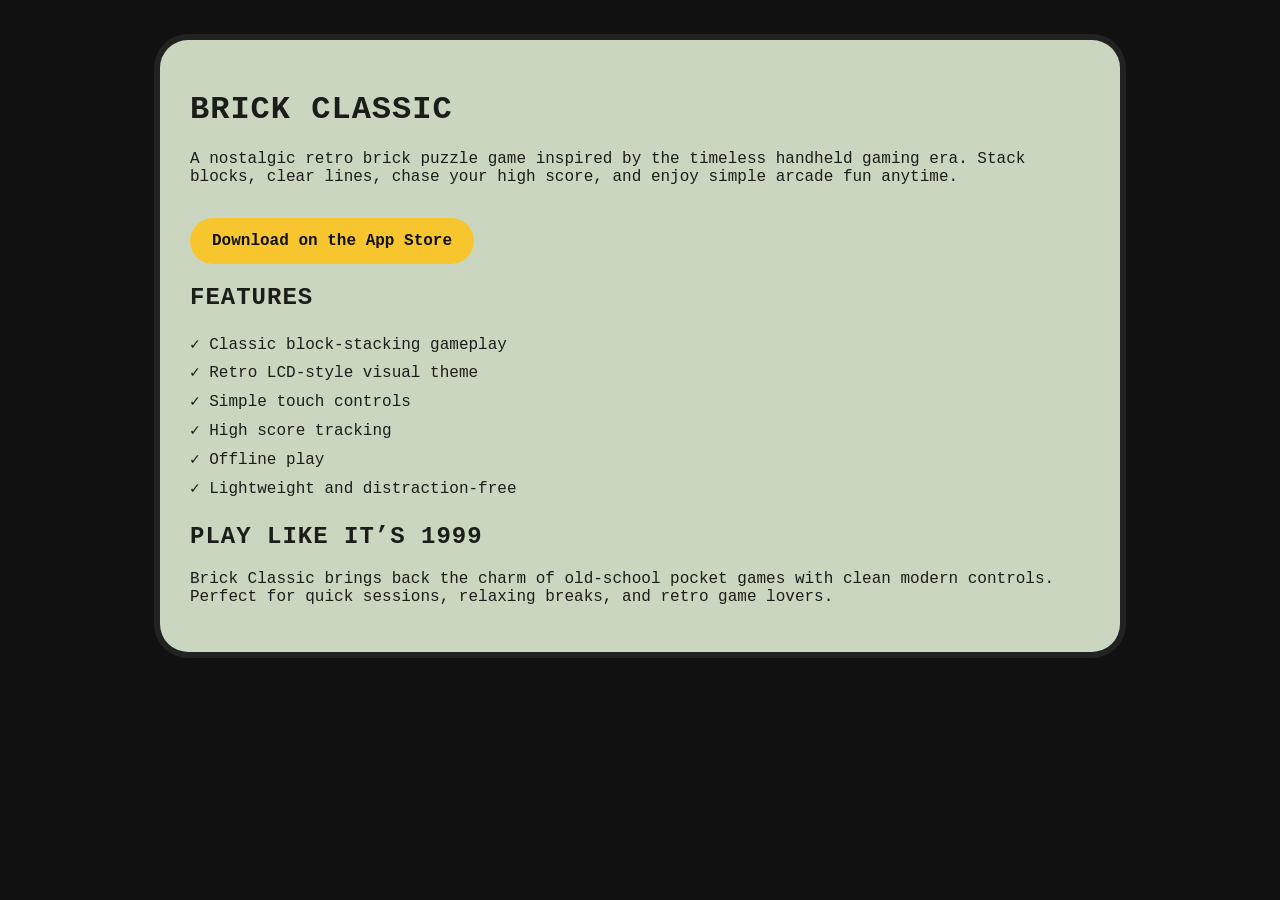
==== brickgamepro/marketing.html @ 94854da2 "Add files for brick game" ====
<!-- marketing.html -->
<!DOCTYPE html>
<html lang="en">
<head>
  <meta charset="UTF-8" />
  <meta name="viewport" content="width=device-width, initial-scale=1.0" />
  <title>Brick Classic</title>
  <style>
    body {
      margin: 0;
      font-family: "Courier New", monospace;
      background: #111;
      color: #1b1d18;
    }
    .wrap {
      max-width: 900px;
      margin: 40px auto;
      padding: 30px;
      background: #cbd6c1;
      border-radius: 28px;
      box-shadow: 0 0 0 6px #222;
    }
    h1, h2 {
      text-transform: uppercase;
      letter-spacing: 1px;
    }
    .btn {
      display: inline-block;
      padding: 14px 22px;
      background: #f7c62f;
      color: #111;
      text-decoration: none;
      border-radius: 999px;
      font-weight: bold;
      margin-top: 16px;
    }
    .features {
      line-height: 1.8;
    }
  </style>
</head>
<body>
  <main class="wrap">
    <h1>Brick Classic</h1>
    <p>
      A nostalgic retro brick puzzle game inspired by the timeless handheld gaming era.
      Stack blocks, clear lines, chase your high score, and enjoy simple arcade fun anytime.
    </p>

    <a class="btn" href="#">Download on the App Store</a>

    <h2>Features</h2>
    <div class="features">
      ✓ Classic block-stacking gameplay<br />
      ✓ Retro LCD-style visual theme<br />
      ✓ Simple touch controls<br />
      ✓ High score tracking<br />
      ✓ Offline play<br />
      ✓ Lightweight and distraction-free
    </div>

    <h2>Play Like It’s 1999</h2>
    <p>
      Brick Classic brings back the charm of old-school pocket games with clean modern controls.
      Perfect for quick sessions, relaxing breaks, and retro game lovers.
    </p>
  </main>
</body>
</html>
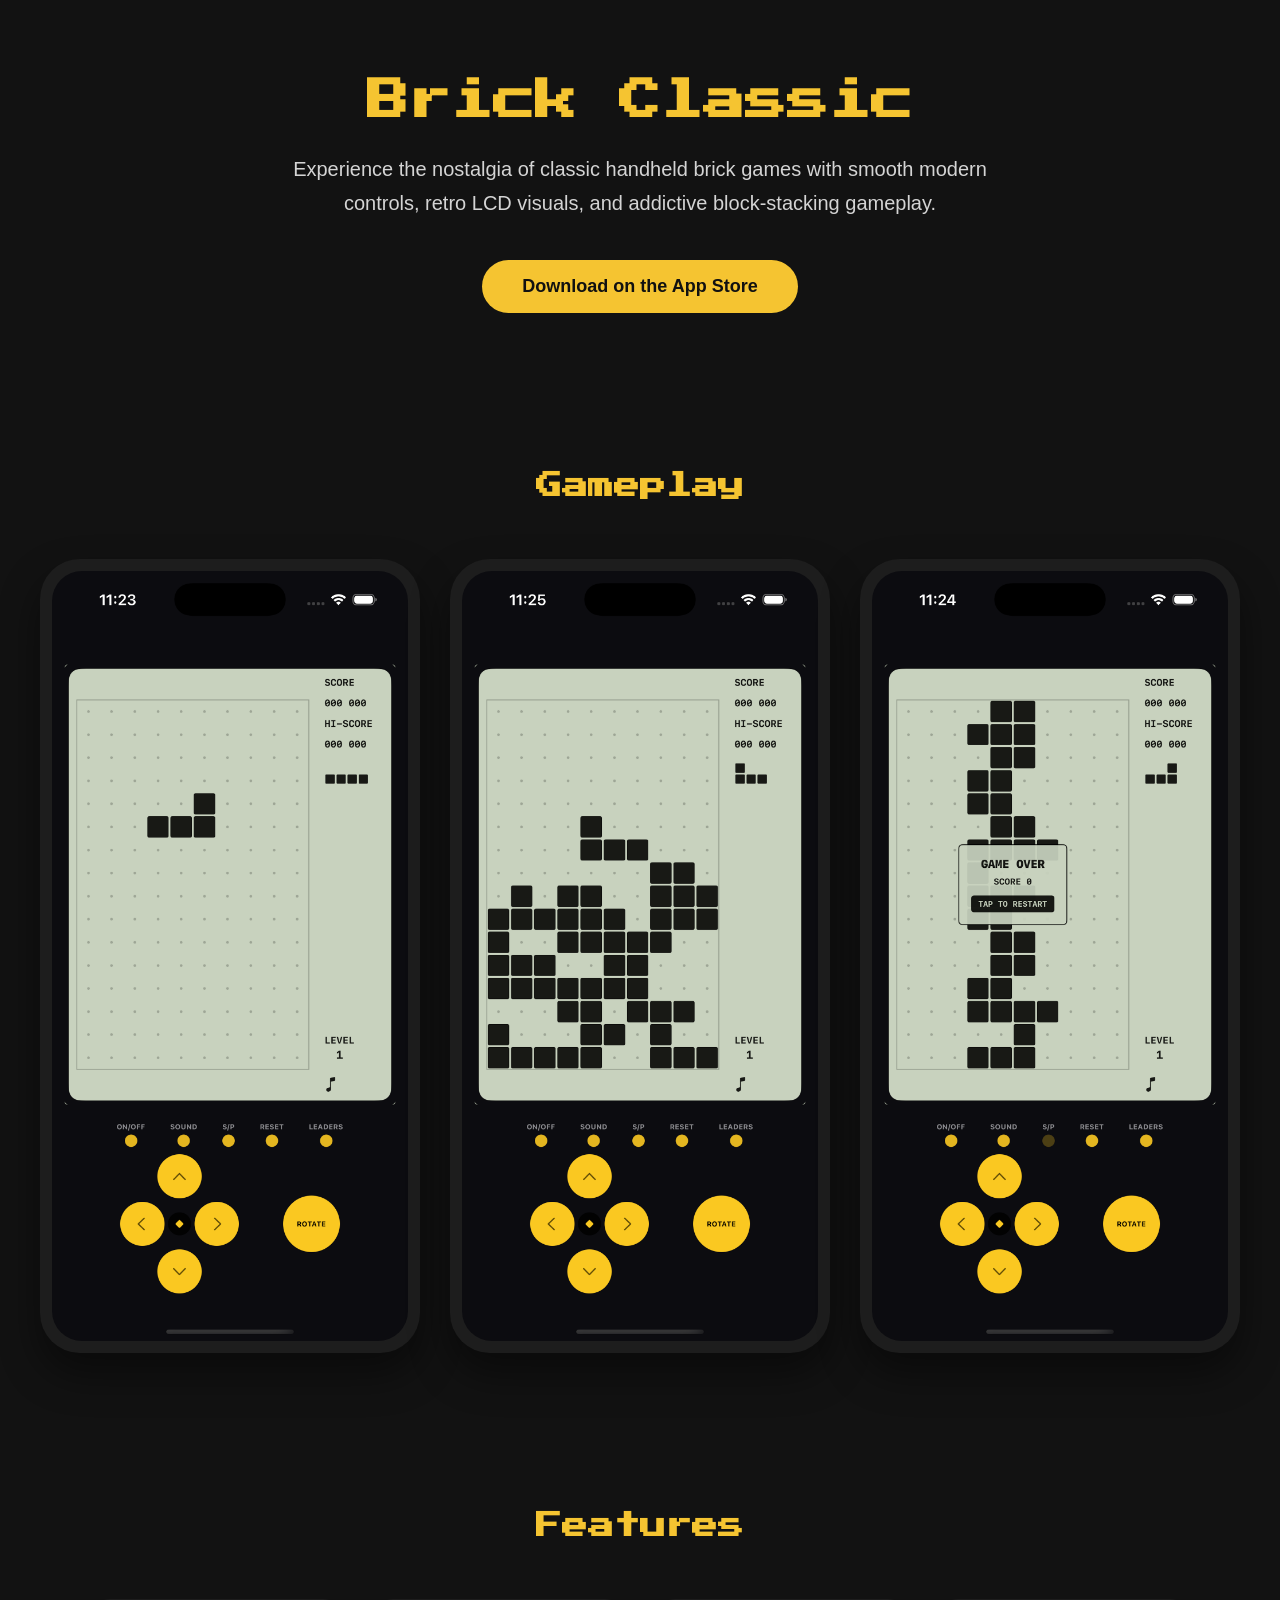
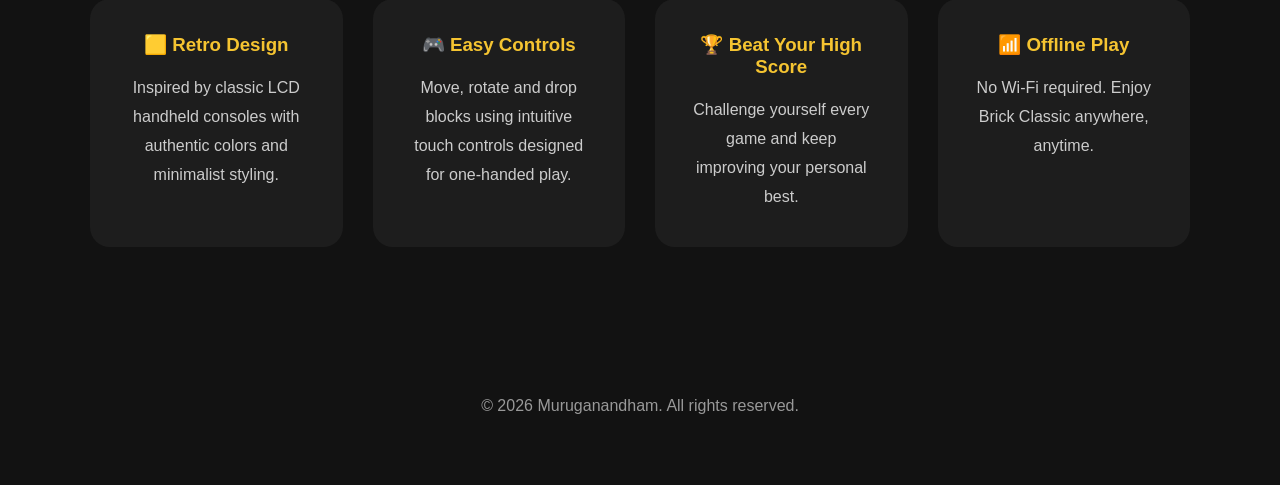
==== commit 1d429dc9: "Add images" ====
--- a/brickgamepro/marketing.html
+++ b/brickgamepro/marketing.html
@@ -1,69 +1,265 @@
-<!-- marketing.html -->
 <!DOCTYPE html>
 <html lang="en">
 <head>
-  <meta charset="UTF-8" />
-  <meta name="viewport" content="width=device-width, initial-scale=1.0" />
-  <title>Brick Classic</title>
-  <style>
-    body {
-      margin: 0;
-      font-family: "Courier New", monospace;
-      background: #111;
-      color: #1b1d18;
-    }
-    .wrap {
-      max-width: 900px;
-      margin: 40px auto;
-      padding: 30px;
-      background: #cbd6c1;
-      border-radius: 28px;
-      box-shadow: 0 0 0 6px #222;
-    }
-    h1, h2 {
-      text-transform: uppercase;
-      letter-spacing: 1px;
-    }
-    .btn {
-      display: inline-block;
-      padding: 14px 22px;
-      background: #f7c62f;
-      color: #111;
-      text-decoration: none;
-      border-radius: 999px;
-      font-weight: bold;
-      margin-top: 16px;
-    }
-    .features {
-      line-height: 1.8;
-    }
-  </style>
+<meta charset="UTF-8">
+<meta name="viewport" content="width=device-width,initial-scale=1">
+<title>Brick Classic</title>
+
+<link href="https://fonts.googleapis.com/css2?family=Press+Start+2P&display=swap" rel="stylesheet">
+
+<style>
+
+*{
+margin:0;
+padding:0;
+box-sizing:border-box;
+}
+
+body{
+
+background:#121212;
+font-family:Arial,Helvetica,sans-serif;
+color:white;
+
+}
+
+header{
+
+padding:80px 20px;
+text-align:center;
+
+}
+
+header h1{
+
+font-family:'Press Start 2P',cursive;
+font-size:42px;
+color:#F5C431;
+
+}
+
+header p{
+
+margin-top:30px;
+font-size:20px;
+color:#d4d4d4;
+max-width:700px;
+margin-left:auto;
+margin-right:auto;
+line-height:1.7;
+
+}
+
+.download{
+
+display:inline-block;
+margin-top:40px;
+background:#F5C431;
+padding:16px 40px;
+border-radius:50px;
+color:#111;
+text-decoration:none;
+font-weight:bold;
+font-size:18px;
+
+}
+
+.section{
+
+padding:80px 20px;
+
+}
+
+.section h2{
+
+font-family:'Press Start 2P';
+text-align:center;
+margin-bottom:60px;
+color:#F5C431;
+font-size:26px;
+
+}
+
+.gallery{
+
+display:grid;
+grid-template-columns:repeat(auto-fit,minmax(260px,1fr));
+gap:30px;
+max-width:1200px;
+margin:auto;
+
+}
+
+.phone{
+
+background:#1d1d1d;
+padding:12px;
+border-radius:40px;
+box-shadow:0 20px 40px rgba(0,0,0,.45);
+
+}
+
+.phone img{
+
+width:100%;
+display:block;
+border-radius:30px;
+
+}
+
+.features{
+
+display:grid;
+grid-template-columns:repeat(auto-fit,minmax(250px,1fr));
+gap:30px;
+max-width:1100px;
+margin:auto;
+
+}
+
+.card{
+
+background:#1d1d1d;
+padding:35px;
+border-radius:20px;
+text-align:center;
+
+}
+
+.card h3{
+
+color:#F5C431;
+margin-bottom:18px;
+
+}
+
+.card p{
+
+line-height:1.8;
+color:#ccc;
+
+}
+
+footer{
+
+padding:70px 20px;
+text-align:center;
+color:#999;
+
+}
+
+</style>
+
 </head>
+
 <body>
-  <main class="wrap">
-    <h1>Brick Classic</h1>
-    <p>
-      A nostalgic retro brick puzzle game inspired by the timeless handheld gaming era.
-      Stack blocks, clear lines, chase your high score, and enjoy simple arcade fun anytime.
-    </p>
-
-    <a class="btn" href="#">Download on the App Store</a>
-
-    <h2>Features</h2>
-    <div class="features">
-      ✓ Classic block-stacking gameplay<br />
-      ✓ Retro LCD-style visual theme<br />
-      ✓ Simple touch controls<br />
-      ✓ High score tracking<br />
-      ✓ Offline play<br />
-      ✓ Lightweight and distraction-free
-    </div>
-
-    <h2>Play Like It’s 1999</h2>
-    <p>
-      Brick Classic brings back the charm of old-school pocket games with clean modern controls.
-      Perfect for quick sessions, relaxing breaks, and retro game lovers.
-    </p>
-  </main>
+
+<header>
+
+<h1>Brick Classic</h1>
+
+<p>
+
+Experience the nostalgia of classic handheld brick games with smooth modern controls,
+retro LCD visuals, and addictive block-stacking gameplay.
+
+</p>
+
+<a href="#" class="download">
+
+Download on the App Store
+
+</a>
+
+</header>
+
+<section class="section">
+
+<h2>Gameplay</h2>
+
+<div class="gallery">
+
+<div class="phone">
+
+<img src="images/screenshot1.png" alt="Gameplay">
+
+</div>
+
+<div class="phone">
+
+<img src="images/screenshot2.png" alt="Game Over">
+
+</div>
+
+<div class="phone">
+
+<img src="images/screenshot3.png" alt="Start Screen">
+
+</div>
+
+</div>
+
+</section>
+
+<section class="section">
+
+<h2>Features</h2>
+
+<div class="features">
+
+<div class="card">
+
+<h3>🟨 Retro Design</h3>
+
+<p>
+Inspired by classic LCD handheld consoles with authentic colors and minimalist styling.
+</p>
+
+</div>
+
+<div class="card">
+
+<h3>🎮 Easy Controls</h3>
+
+<p>
+Move, rotate and drop blocks using intuitive touch controls designed for one-handed play.
+</p>
+
+</div>
+
+<div class="card">
+
+<h3>🏆 Beat Your High Score</h3>
+
+<p>
+Challenge yourself every game and keep improving your personal best.
+</p>
+
+</div>
+
+<div class="card">
+
+<h3>📶 Offline Play</h3>
+
+<p>
+No Wi-Fi required. Enjoy Brick Classic anywhere, anytime.
+</p>
+
+</div>
+
+</div>
+
+</section>
+
+<footer>
+
+<p>
+
+© 2026 Muruganandham. All rights reserved.
+
+</p>
+
+</footer>
+
 </body>
 </html>
